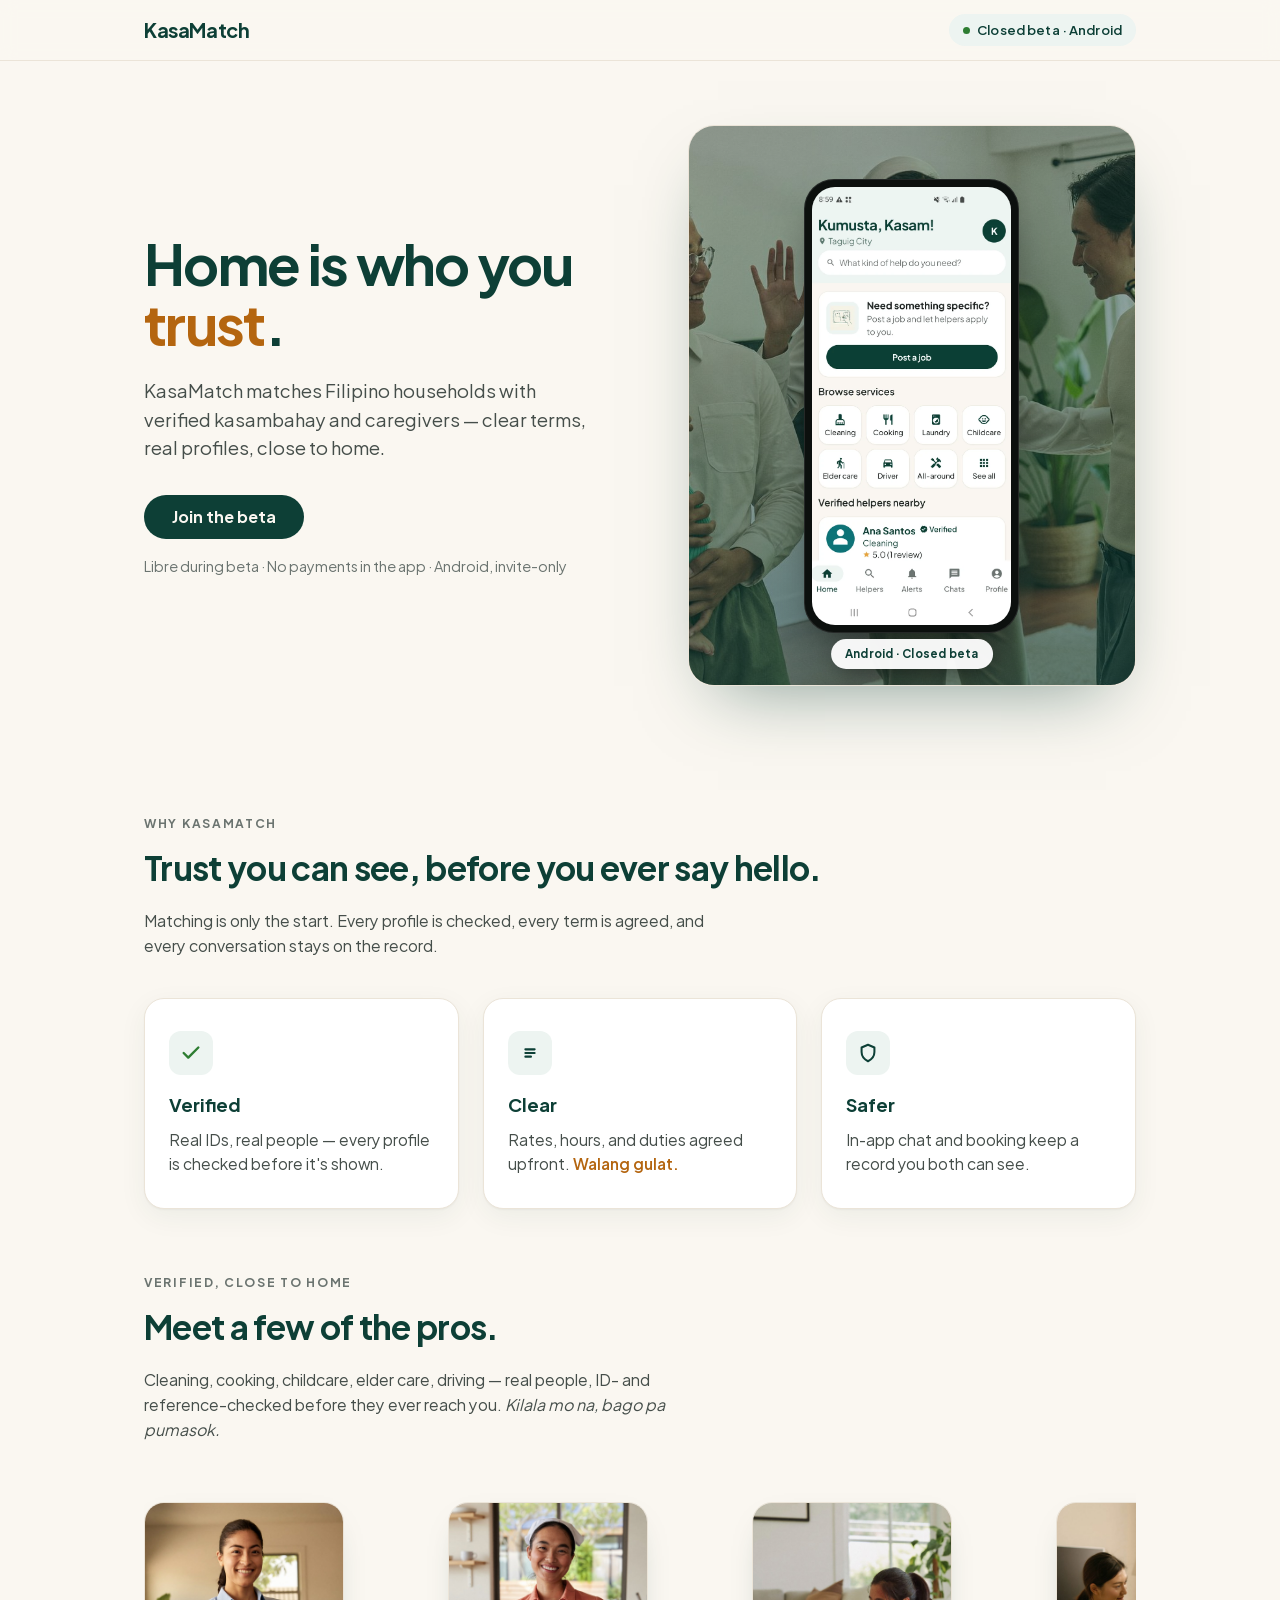
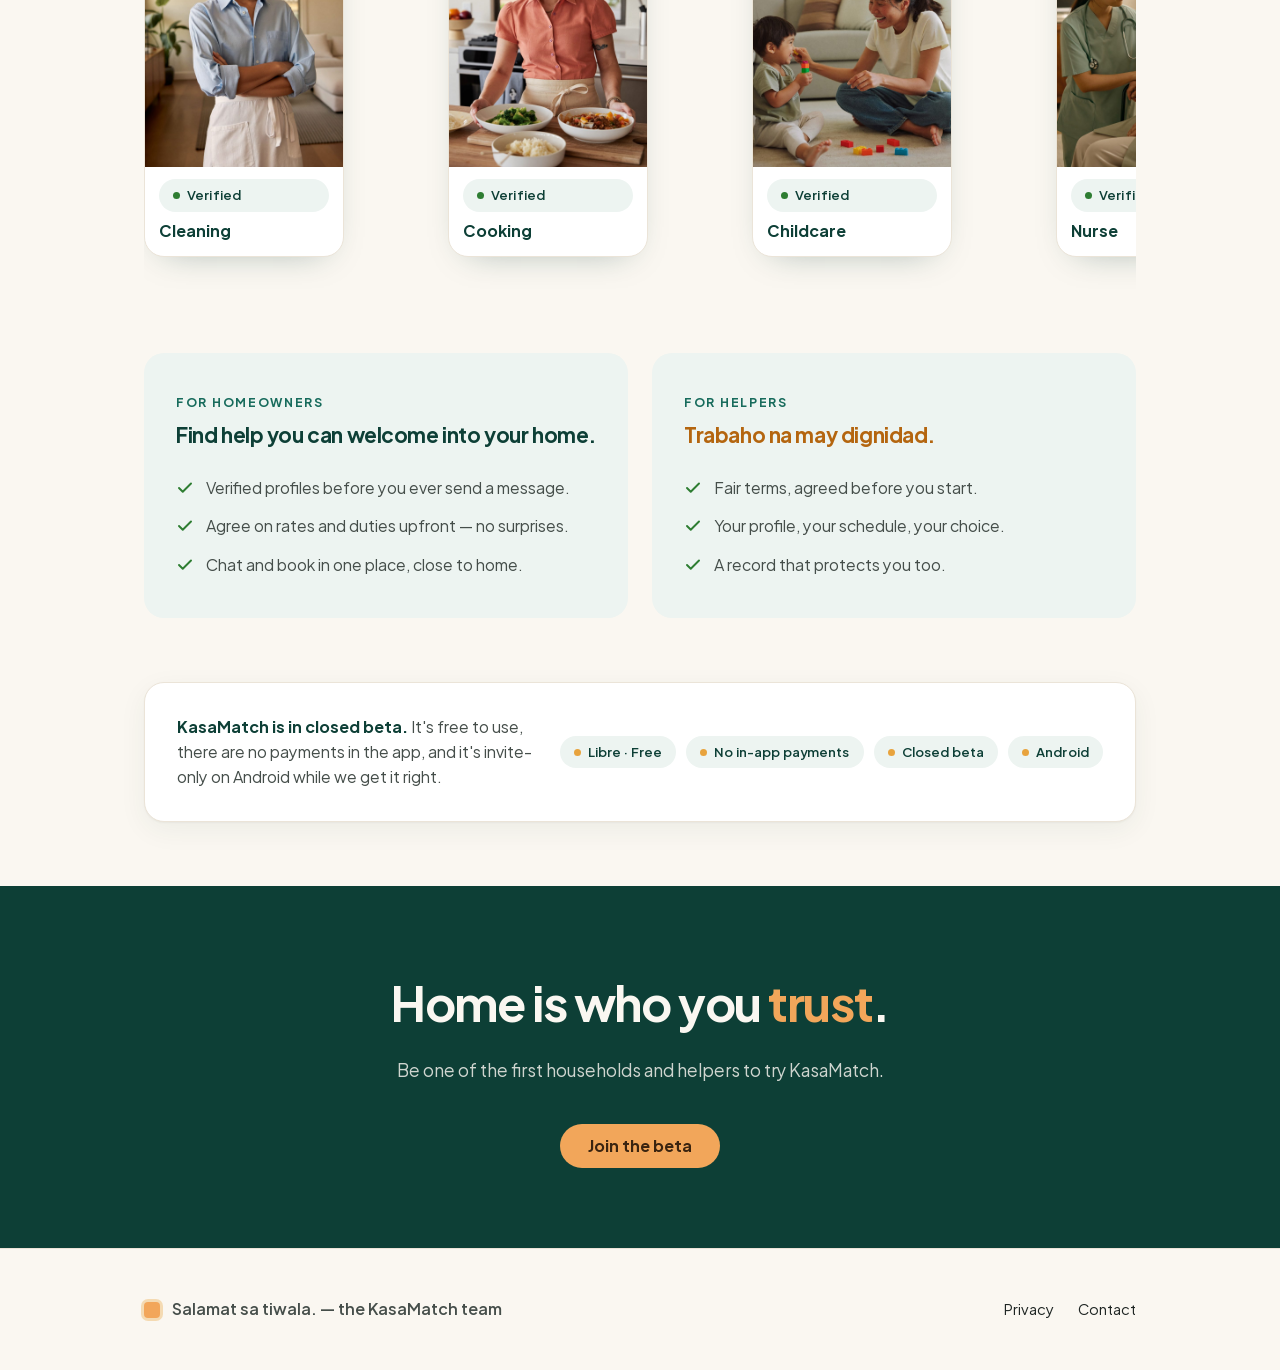
==== index.html @ 0f273385 "KasaMatch public web: landing page + privacy policy Co-Authored-By: Claude Opus 4.8 <noreply@anthrop" ====
<!doctype html>
<html lang="en">
<head>
<meta charset="utf-8">
<meta name="viewport" content="width=device-width, initial-scale=1">
<title>KasaMatch — Home is who you trust</title>
<meta name="description" content="KasaMatch — verified household helpers, close to home. Metro Manila closed beta.">
<style>*{box-sizing:border-box}html,body{margin:0}</style>
</head>
<body>
<style>
@font-face{font-family:'Jakarta';font-weight:400;font-style:normal;font-display:swap;src:url([data-uri]) format('truetype');}
@font-face{font-family:'Jakarta';font-weight:500;font-style:normal;font-display:swap;src:url([data-uri]) format('truetype');}
@font-face{font-family:'Jakarta';font-weight:600;font-style:normal;font-display:swap;src:url([data-uri]) format('truetype');}
@font-face{font-family:'Jakarta';font-weight:700;font-style:normal;font-display:swap;src:url([data-uri]) format('truetype');}

/* ============================================================
   KasaMatch — "Close to Home" beta landing
   OPT-IN LINK: every "Join the beta" href is the literal
   placeholder [OPT-IN LINK]. Replace it with the Google Play
   closed-beta opt-in URL before sharing this page.
   Amber budget: amber appears ONLY in the word "trust", the
   lit window SVG, the single pill in the teal band, and the
   footer mark — never as a background field.
   ============================================================ */

:root{
  /* Brand tokens — light (default) */
  --ground:#FAF7F1;
  --surface:#FFFFFF;
  --tint:#EDF4F1;
  --teal:#0D3F36;
  --teal-pressed:#176B5C;
  --band:#0D3F36;
  --heading:#0D3F36;   /* teal-as-text */
  --on-teal:#FAF7F1;   /* cream on teal */
  --text:#1E2523;
  --text-2:#454E4A;
  --muted:#6B7470;
  --border:#EBE4D8;
  --amber:#F2A65A;
  --launch-amber:#B4650F;
  --gold:#E8A33D;
  --verified:#2E7D32;
  --svg-line:#0D3F36;
  --card-shadow:0 1px 2px rgba(30,37,35,.04),0 8px 28px rgba(13,63,54,.06);

  /* 8pt spacing scale */
  --s1:8px; --s2:16px; --s3:24px; --s4:32px; --s5:40px;
  --s6:48px; --s7:64px; --s8:80px;
}

/* Dark tokens */
@media (prefers-color-scheme: dark){
  :root:not([data-theme="light"]){
    --ground:#0E1512;
    --surface:#16201C;
    --tint:#1A2621;
    --teal:#15594C;
    --teal-pressed:#1E7A69;
    --band:#123A32;
    --heading:#B7E3D7;
    --on-teal:#F3F0E9;
    --text:#E8ECEA;
    --text-2:#B9C2BE;
    --muted:#8A938F;
    --border:#29332F;
    --amber:#F2A65A;
    --launch-amber:#E7A24D;
    --gold:#E8A33D;
    --verified:#57BE6E;
    --svg-line:#8FD3C4;
    --card-shadow:0 1px 2px rgba(0,0,0,.3),0 10px 30px rgba(0,0,0,.35);
  }
}
:root[data-theme="dark"]{
  --ground:#0E1512;
  --surface:#16201C;
  --tint:#1A2621;
  --teal:#15594C;
  --teal-pressed:#1E7A69;
  --band:#123A32;
  --heading:#B7E3D7;
  --on-teal:#F3F0E9;
  --text:#E8ECEA;
  --text-2:#B9C2BE;
  --muted:#8A938F;
  --border:#29332F;
  --amber:#F2A65A;
  --launch-amber:#E7A24D;
  --gold:#E8A33D;
  --verified:#57BE6E;
  --svg-line:#8FD3C4;
  --card-shadow:0 1px 2px rgba(0,0,0,.3),0 10px 30px rgba(0,0,0,.35);
}

*{box-sizing:border-box}
.km{
  font-family:'Jakarta',system-ui,-apple-system,Segoe UI,Roboto,sans-serif;
  background:var(--ground);
  color:var(--text);
  line-height:1.55;
  -webkit-font-smoothing:antialiased;
  text-rendering:optimizeLegibility;
  overflow-x:hidden;
}
.km img,.km svg{max-width:100%}
.km a:not(.pill){color:inherit}
.wrap{max-width:1040px;margin:0 auto;padding:0 var(--s3)}

/* Focus visibility */
.km a:focus-visible,.km button:focus-visible{
  outline:3px solid var(--gold);
  outline-offset:3px;
  border-radius:999px;
}

/* Pills */
.pill{
  display:inline-flex;align-items:center;justify-content:center;gap:8px;
  border-radius:999px;font-weight:700;text-decoration:none;
  padding:14px 28px;font-size:1rem;line-height:1;
  transition:background-color .18s ease,transform .18s ease;
  cursor:pointer;border:0;
}
@media (prefers-reduced-motion:reduce){.pill{transition:none}}
.pill--primary{background:var(--teal);color:var(--on-teal)}
.pill--primary:hover{background:var(--teal-pressed)}
.pill--primary:active{transform:translateY(1px)}
.pill--amber{background:var(--amber);color:#3A2410}
.pill--amber:hover{background:var(--gold)}
.pill--amber:active{transform:translateY(1px)}

.chip{
  display:inline-flex;align-items:center;gap:7px;
  background:var(--tint);color:var(--heading);
  border-radius:999px;padding:6px 14px;
  font-size:.82rem;font-weight:600;letter-spacing:.01em;
}
.chip .dot{width:7px;height:7px;border-radius:50%;background:var(--verified)}

/* Header */
.hdr{
  position:sticky;top:0;z-index:10;
  background:color-mix(in srgb,var(--ground) 88%,transparent);
  backdrop-filter:saturate(1.2) blur(8px);
  border-bottom:1px solid var(--border);
}
.hdr .wrap{display:flex;align-items:center;justify-content:space-between;
  padding-top:14px;padding-bottom:14px}
.mark{font-weight:800;font-size:1.24rem;letter-spacing:-.02em;color:var(--heading)}

/* Hero */
.hero .wrap{
  display:grid;grid-template-columns:1.05fr .95fr;gap:var(--s6);
  align-items:center;padding-top:var(--s7);padding-bottom:var(--s7);
}
.hero h1{
  font-size:clamp(2.4rem,5.2vw,3.5rem);line-height:1.06;
  font-weight:800;letter-spacing:-.03em;color:var(--heading);
  margin:0 0 var(--s3);
}
.hero h1 .trust{color:var(--launch-amber)}
.lede{font-size:1.15rem;color:var(--text-2);margin:0 0 var(--s4);max-width:34ch}
.microline{margin:var(--s2) 0 0;font-size:.9rem;color:var(--muted)}
.hero-art{display:flex;justify-content:center}
.hero-art svg{width:100%;max-width:440px;height:auto}
.stage{position:relative;width:100%;max-width:460px;aspect-ratio:4/5;border-radius:26px;overflow:hidden;display:flex;align-items:center;justify-content:center;box-shadow:0 30px 70px -30px rgba(13,63,54,.5);border:1px solid var(--border)}
.stage-bg{position:absolute;inset:0;width:100%;height:100%;object-fit:cover}
.stage-tint{position:absolute;inset:0;background:linear-gradient(160deg,rgba(13,63,54,.30),rgba(13,63,54,.60))}
.phone{position:relative;z-index:2;width:min(60%,215px);aspect-ratio:1080/2280;background:#0c100e;border-radius:30px;padding:7px;box-shadow:0 24px 46px -14px rgba(0,0,0,.55);border:1px solid rgba(255,255,255,.10);animation:phfloat 6s ease-in-out infinite}
.phone-screen{width:100%;height:100%;object-fit:cover;border-radius:23px;display:block;background:#fff}
.store-badge{position:absolute;bottom:16px;left:50%;transform:translateX(-50%);z-index:3;font-size:.72rem;font-weight:700;letter-spacing:.02em;color:#0D3F36;background:rgba(255,255,255,.95);border-radius:99px;padding:6px 14px;white-space:nowrap;box-shadow:0 8px 20px -6px rgba(0,0,0,.45)}
@keyframes phfloat{0%,100%{transform:translateY(0)}50%{transform:translateY(-9px)}}
@media (prefers-reduced-motion:reduce){.phone{animation:none}}

/* Section framing */
.section{padding:var(--s7) 0}
.section h2{
  font-size:clamp(1.6rem,3.4vw,2.1rem);font-weight:800;letter-spacing:-.02em;
  color:var(--heading);margin:0 0 var(--s2);
}
.section .kicker{
  text-transform:uppercase;letter-spacing:.14em;font-size:.76rem;
  font-weight:700;color:var(--muted);margin:0 0 var(--s1);
}
.section .intro{color:var(--text-2);max-width:52ch;margin:0 0 var(--s5)}

/* Trust pillars */
.pillars{display:grid;grid-template-columns:repeat(3,1fr);gap:var(--s3)}
.card{
  background:var(--surface);border:1px solid var(--border);
  border-radius:20px;padding:var(--s4) var(--s3);box-shadow:var(--card-shadow);
}
.card .ico{
  width:44px;height:44px;border-radius:12px;display:flex;
  align-items:center;justify-content:center;margin-bottom:var(--s2);
  background:var(--tint);
}
.card h3{margin:0 0 8px;font-size:1.14rem;font-weight:700;color:var(--heading)}
.card p{margin:0;color:var(--text-2);font-size:.98rem}
.card .tl{color:var(--launch-amber);font-weight:600;font-style:normal}

/* Audience split */
.split{display:grid;grid-template-columns:1fr 1fr;gap:var(--s3)}
.panel{
  background:var(--tint);border-radius:20px;padding:var(--s5) var(--s4);
}
.panel .kicker{color:var(--teal-pressed)}
.panel h3{font-size:1.3rem;font-weight:800;color:var(--heading);margin:0 0 var(--s3);letter-spacing:-.02em}
.panel .tl{color:var(--launch-amber)}
.benefits{list-style:none;margin:0;padding:0;display:grid;gap:14px}
.benefits li{display:flex;gap:12px;align-items:flex-start;color:var(--text-2);font-size:1rem}
.benefits li .tick{flex:0 0 auto;margin-top:3px;color:var(--verified)}

/* Beta-note strip */
.betastrip{
  background:var(--surface);border:1px solid var(--border);
  border-radius:20px;padding:var(--s4);
  display:flex;flex-wrap:wrap;align-items:center;gap:var(--s3);
  box-shadow:var(--card-shadow);
}
.betastrip p{margin:0;color:var(--text-2);flex:1 1 320px;font-size:1rem}
.betastrip p strong{color:var(--heading)}
.chips{display:flex;flex-wrap:wrap;gap:10px}
.chips .chip{background:var(--tint)}
.chips .chip .dot{background:var(--gold)}

/* Final CTA band */
.ctaband{background:var(--band);color:var(--on-teal)}
.ctaband .wrap{padding:var(--s8) var(--s3);text-align:center}
.ctaband h2{
  color:var(--on-teal);font-size:clamp(2rem,4.6vw,3rem);
  font-weight:800;letter-spacing:-.03em;margin:0 0 var(--s2);
}
.ctaband h2 .trust{color:var(--amber)}
.ctaband p{color:color-mix(in srgb,var(--on-teal) 82%,transparent);
  margin:0 auto var(--s5);max-width:40ch;font-size:1.1rem}

/* Footer */
.foot{background:var(--ground);border-top:1px solid var(--border)}
.foot .wrap{padding:var(--s6) var(--s3);display:flex;flex-wrap:wrap;
  align-items:center;justify-content:space-between;gap:var(--s3)}
.signoff{display:flex;align-items:center;gap:12px;color:var(--text-2);font-weight:600}
.winmark{width:16px;height:16px;border-radius:4px;background:var(--amber);
  box-shadow:0 0 0 3px color-mix(in srgb,var(--gold) 35%,transparent)}
.foot nav{display:flex;gap:var(--s3)}
.foot nav a{color:var(--muted);text-decoration:none;font-size:.92rem}
.foot nav a:hover{color:var(--heading)}

/* Lit-window glow animation (gentle) */
@keyframes kmglow{0%,100%{opacity:.55}50%{opacity:.9}}
.km .glowfx{animation:kmglow 5s ease-in-out infinite}
@media (prefers-reduced-motion:reduce){.km .glowfx{animation:none;opacity:.7}}

/* Responsive */
@media (max-width:860px){
  .pillars{grid-template-columns:1fr}
}
@media (max-width:720px){
  .hero .wrap{grid-template-columns:1fr;gap:var(--s5);padding-top:var(--s6);padding-bottom:var(--s5);text-align:left}
  .hero-art{order:-1}
  .hero-art svg{max-width:320px}
  .stage{max-width:300px}
  .split{grid-template-columns:1fr}
  .lede{max-width:none}
  .pill{width:100%}
  .section{padding:var(--s6) 0}
}
.roles{display:flex;gap:var(--s3);overflow-x:auto;padding:4px 2px var(--s2);scroll-snap-type:x mandatory;-webkit-overflow-scrolling:touch}
.role{flex:0 0 200px;scroll-snap-align:start;background:var(--surface);border:1px solid var(--border);border-radius:20px;overflow:hidden;box-shadow:0 12px 34px -20px rgba(13,63,54,.4)}
.role img{display:block;width:100%;aspect-ratio:3/4;object-fit:cover}
.role figcaption{padding:12px 14px;display:flex;flex-direction:column;gap:7px}
.role figcaption b{color:var(--heading);font-size:1rem;font-weight:700}
</style>

<title>KasaMatch — Home is who you trust</title>

<!-- OPT-IN LINK: replace the two "Join the beta" [OPT-IN LINK] hrefs below with the Google Play closed-beta opt-in URL before sharing. -->

<div class="km">

  <!-- (1) Header -->
  <header class="hdr">
    <div class="wrap">
      <span class="mark">KasaMatch</span>
      <span class="chip"><span class="dot"></span>Closed beta · Android</span>
    </div>
  </header>

  <!-- (2) Hero -->
  <section class="hero">
    <div class="wrap">
      <div class="hero-copy">
        <h1>Home is who you <span class="trust">trust</span>.</h1>
        <p class="lede">KasaMatch matches Filipino households with verified kasambahay and caregivers — clear terms, real profiles, close to home.</p>
        <a class="pill pill--primary" href="[OPT-IN LINK]">Join the beta</a>
        <p class="microline">Libre during beta · No payments in the app · Android, invite-only</p>
      </div>

      <div class="hero-art">
        <!-- The lit window: single teal-stroke home, one warm amber window -->
        <div class="stage">
          <img class="stage-bg" src="[data-uri]" alt="" aria-hidden="true" />
          <div class="stage-tint" aria-hidden="true"></div>
          <div class="phone">
            <img class="phone-screen" src="[data-uri]" alt="The KasaMatch app home screen: search for help and browse verified helpers nearby" />
          </div>
          <span class="store-badge">Android · Closed beta</span>
        </div>
      </div>
    </div>
  </section>

  <!-- (3) Trust pillars -->
  <section class="section">
    <div class="wrap">
      <p class="kicker">Why KasaMatch</p>
      <h2>Trust you can see, before you ever say hello.</h2>
      <p class="intro">Matching is only the start. Every profile is checked, every term is agreed, and every conversation stays on the record.</p>
      <div class="pillars">
        <div class="card">
          <div class="ico" aria-hidden="true">
            <svg width="22" height="22" viewBox="0 0 24 24" fill="none"><path d="M20 6L9 17l-5-5" stroke="var(--verified)" stroke-width="2.6" stroke-linecap="round" stroke-linejoin="round"/></svg>
          </div>
          <h3>Verified</h3>
          <p>Real IDs, real people — every profile is checked before it's shown.</p>
        </div>
        <div class="card">
          <div class="ico" aria-hidden="true">
            <svg width="22" height="22" viewBox="0 0 24 24" fill="none"><path d="M7 8h10M7 12h10M7 16h6" stroke="var(--heading)" stroke-width="2.4" stroke-linecap="round"/></svg>
          </div>
          <h3>Clear</h3>
          <p>Rates, hours, and duties agreed upfront. <span class="tl">Walang gulat.</span></p>
        </div>
        <div class="card">
          <div class="ico" aria-hidden="true">
            <svg width="22" height="22" viewBox="0 0 24 24" fill="none"><path d="M12 3l7 3v5c0 4.4-3 8-7 10-4-2-7-5.6-7-10V6l7-3z" stroke="var(--heading)" stroke-width="2.2" stroke-linejoin="round"/></svg>
          </div>
          <h3>Safer</h3>
          <p>In-app chat and booking keep a record you both can see.</p>
        </div>
      </div>
    </div>
  </section>

  <!-- (4) Two-audience split -->
  <!-- Verified helpers gallery -->
  <section class="section" style="padding-top:0">
    <div class="wrap">
      <p class="kicker">Verified, close to home</p>
      <h2>Meet a few of the pros.</h2>
      <p class="intro">Cleaning, cooking, childcare, elder care, driving — real people, ID- and reference-checked before they ever reach you. <em>Kilala mo na, bago pa pumasok.</em></p>
      <div class="roles">
        <figure class="role">
          <img src="[data-uri]" alt="A verified KasaMatch cleaning helper" loading="lazy" />
          <figcaption><span class="chip"><span class="dot"></span>Verified</span><b>Cleaning</b></figcaption>
        </figure>
        <figure class="role">
          <img src="[data-uri]" alt="A verified KasaMatch cooking helper" loading="lazy" />
          <figcaption><span class="chip"><span class="dot"></span>Verified</span><b>Cooking</b></figcaption>
        </figure>
        <figure class="role">
          <img src="[data-uri]" alt="A verified KasaMatch childcare helper" loading="lazy" />
          <figcaption><span class="chip"><span class="dot"></span>Verified</span><b>Childcare</b></figcaption>
        </figure>
        <figure class="role">
          <img src="[data-uri]" alt="A verified KasaMatch nurse helper" loading="lazy" />
          <figcaption><span class="chip"><span class="dot"></span>Verified</span><b>Nurse</b></figcaption>
        </figure>
        <figure class="role">
          <img src="[data-uri]" alt="A verified KasaMatch driver helper" loading="lazy" />
          <figcaption><span class="chip"><span class="dot"></span>Verified</span><b>Driver</b></figcaption>
        </figure>
      </div>
    </div>
  </section>

  <section class="section" style="padding-top:0">
    <div class="wrap">
      <div class="split">
        <div class="panel">
          <p class="kicker">For homeowners</p>
          <h3>Find help you can welcome into your home.</h3>
          <ul class="benefits">
            <li><svg class="tick" width="18" height="18" viewBox="0 0 24 24" fill="none" aria-hidden="true"><path d="M20 6L9 17l-5-5" stroke="currentColor" stroke-width="2.6" stroke-linecap="round" stroke-linejoin="round"/></svg>Verified profiles before you ever send a message.</li>
            <li><svg class="tick" width="18" height="18" viewBox="0 0 24 24" fill="none" aria-hidden="true"><path d="M20 6L9 17l-5-5" stroke="currentColor" stroke-width="2.6" stroke-linecap="round" stroke-linejoin="round"/></svg>Agree on rates and duties upfront — no surprises.</li>
            <li><svg class="tick" width="18" height="18" viewBox="0 0 24 24" fill="none" aria-hidden="true"><path d="M20 6L9 17l-5-5" stroke="currentColor" stroke-width="2.6" stroke-linecap="round" stroke-linejoin="round"/></svg>Chat and book in one place, close to home.</li>
          </ul>
        </div>
        <div class="panel">
          <p class="kicker">For helpers</p>
          <h3><span class="tl">Trabaho na may dignidad.</span></h3>
          <ul class="benefits">
            <li><svg class="tick" width="18" height="18" viewBox="0 0 24 24" fill="none" aria-hidden="true"><path d="M20 6L9 17l-5-5" stroke="currentColor" stroke-width="2.6" stroke-linecap="round" stroke-linejoin="round"/></svg>Fair terms, agreed before you start.</li>
            <li><svg class="tick" width="18" height="18" viewBox="0 0 24 24" fill="none" aria-hidden="true"><path d="M20 6L9 17l-5-5" stroke="currentColor" stroke-width="2.6" stroke-linecap="round" stroke-linejoin="round"/></svg>Your profile, your schedule, your choice.</li>
            <li><svg class="tick" width="18" height="18" viewBox="0 0 24 24" fill="none" aria-hidden="true"><path d="M20 6L9 17l-5-5" stroke="currentColor" stroke-width="2.6" stroke-linecap="round" stroke-linejoin="round"/></svg>A record that protects you too.</li>
          </ul>
        </div>
      </div>
    </div>
  </section>

  <!-- (5) Beta-note strip -->
  <section class="section" style="padding-top:0">
    <div class="wrap">
      <div class="betastrip">
        <p><strong>KasaMatch is in closed beta.</strong> It's free to use, there are no payments in the app, and it's invite-only on Android while we get it right.</p>
        <div class="chips">
          <span class="chip"><span class="dot"></span>Libre · Free</span>
          <span class="chip"><span class="dot"></span>No in-app payments</span>
          <span class="chip"><span class="dot"></span>Closed beta</span>
          <span class="chip"><span class="dot"></span>Android</span>
        </div>
      </div>
    </div>
  </section>

  <!-- (6) Final CTA band -->
  <section class="ctaband">
    <div class="wrap">
      <h2>Home is who you <span class="trust">trust</span>.</h2>
      <p>Be one of the first households and helpers to try KasaMatch.</p>
      <a class="pill pill--amber" href="[OPT-IN LINK]">Join the beta</a>
    </div>
  </section>

  <!-- (7) Footer -->
  <footer class="foot">
    <div class="wrap">
      <span class="signoff"><span class="winmark" aria-hidden="true"></span>Salamat sa tiwala. — the KasaMatch team</span>
      <nav>
        <a href="https://bodietron.github.io/kasamatch-web/privacy/">Privacy</a>
        <a href="mailto:benlopcon@gmail.com">Contact</a>
      </nav>
    </div>
  </footer>

</div>

</body>
</html>
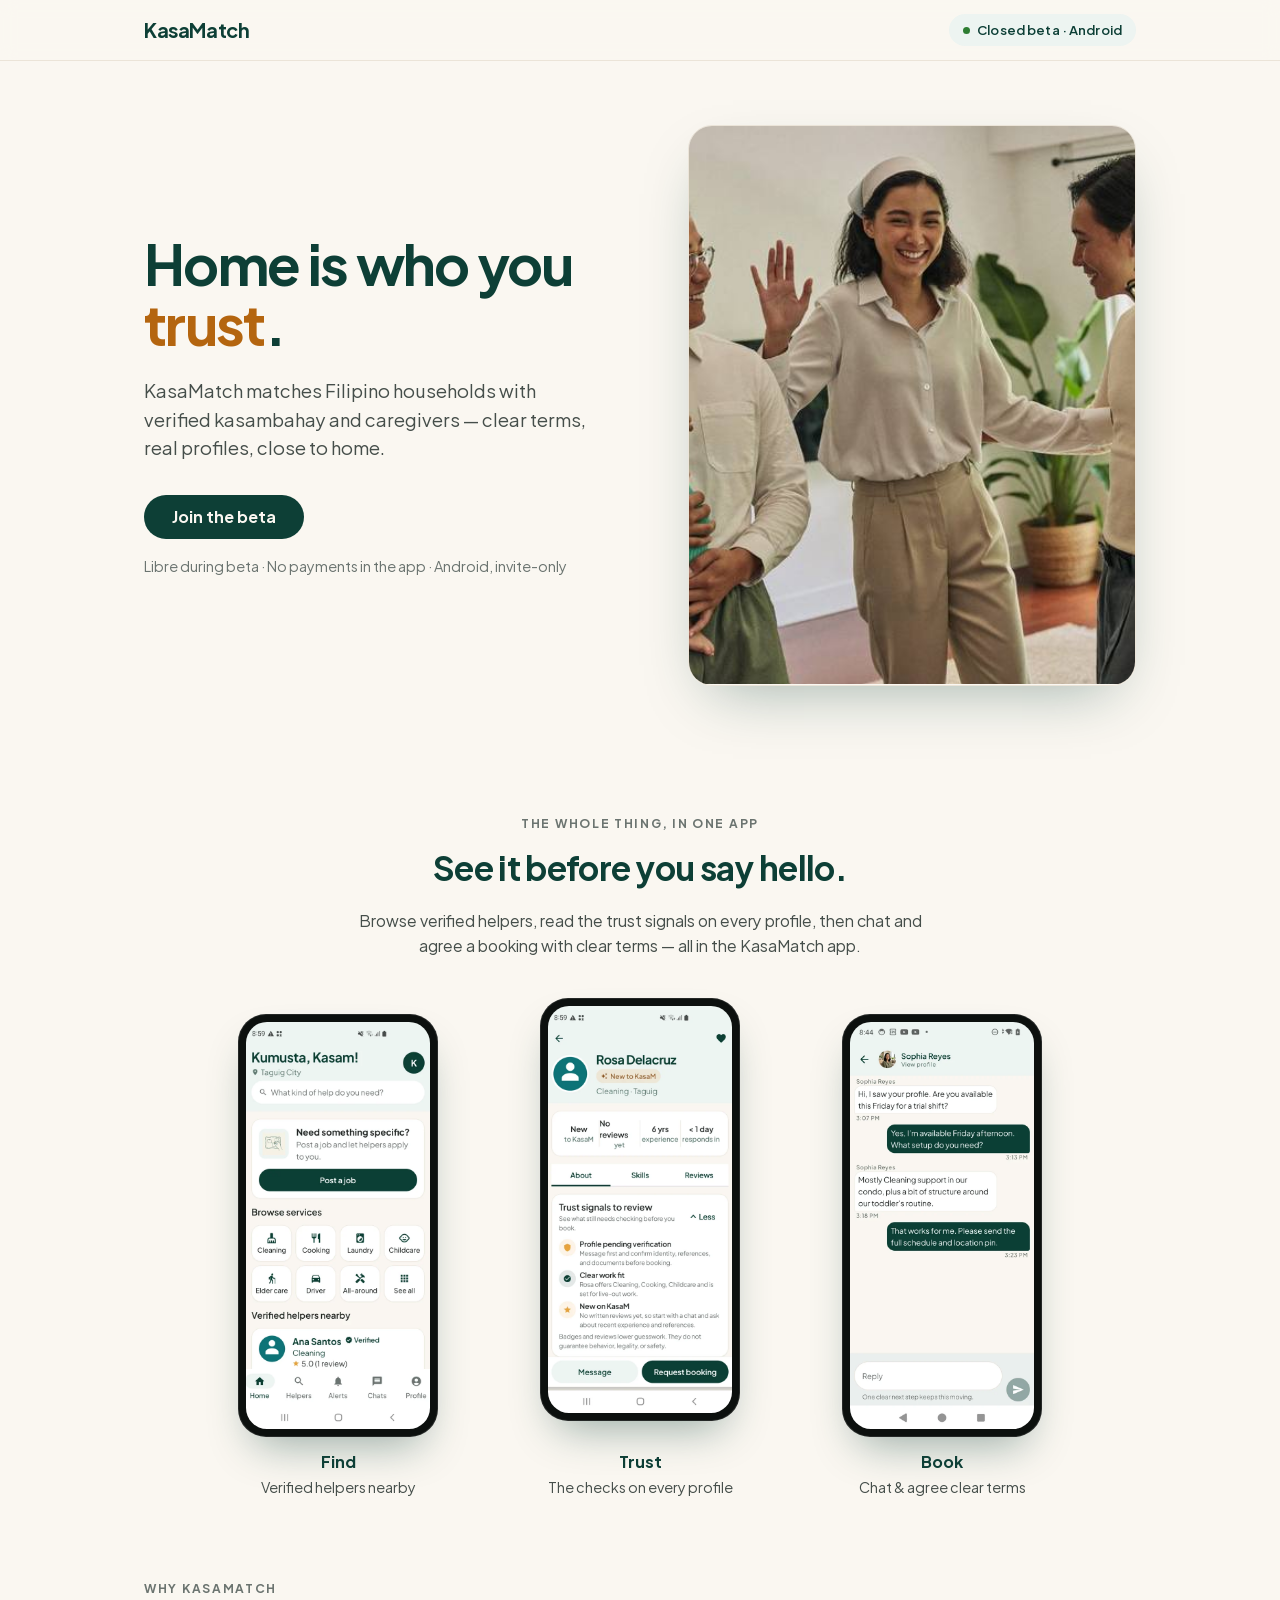
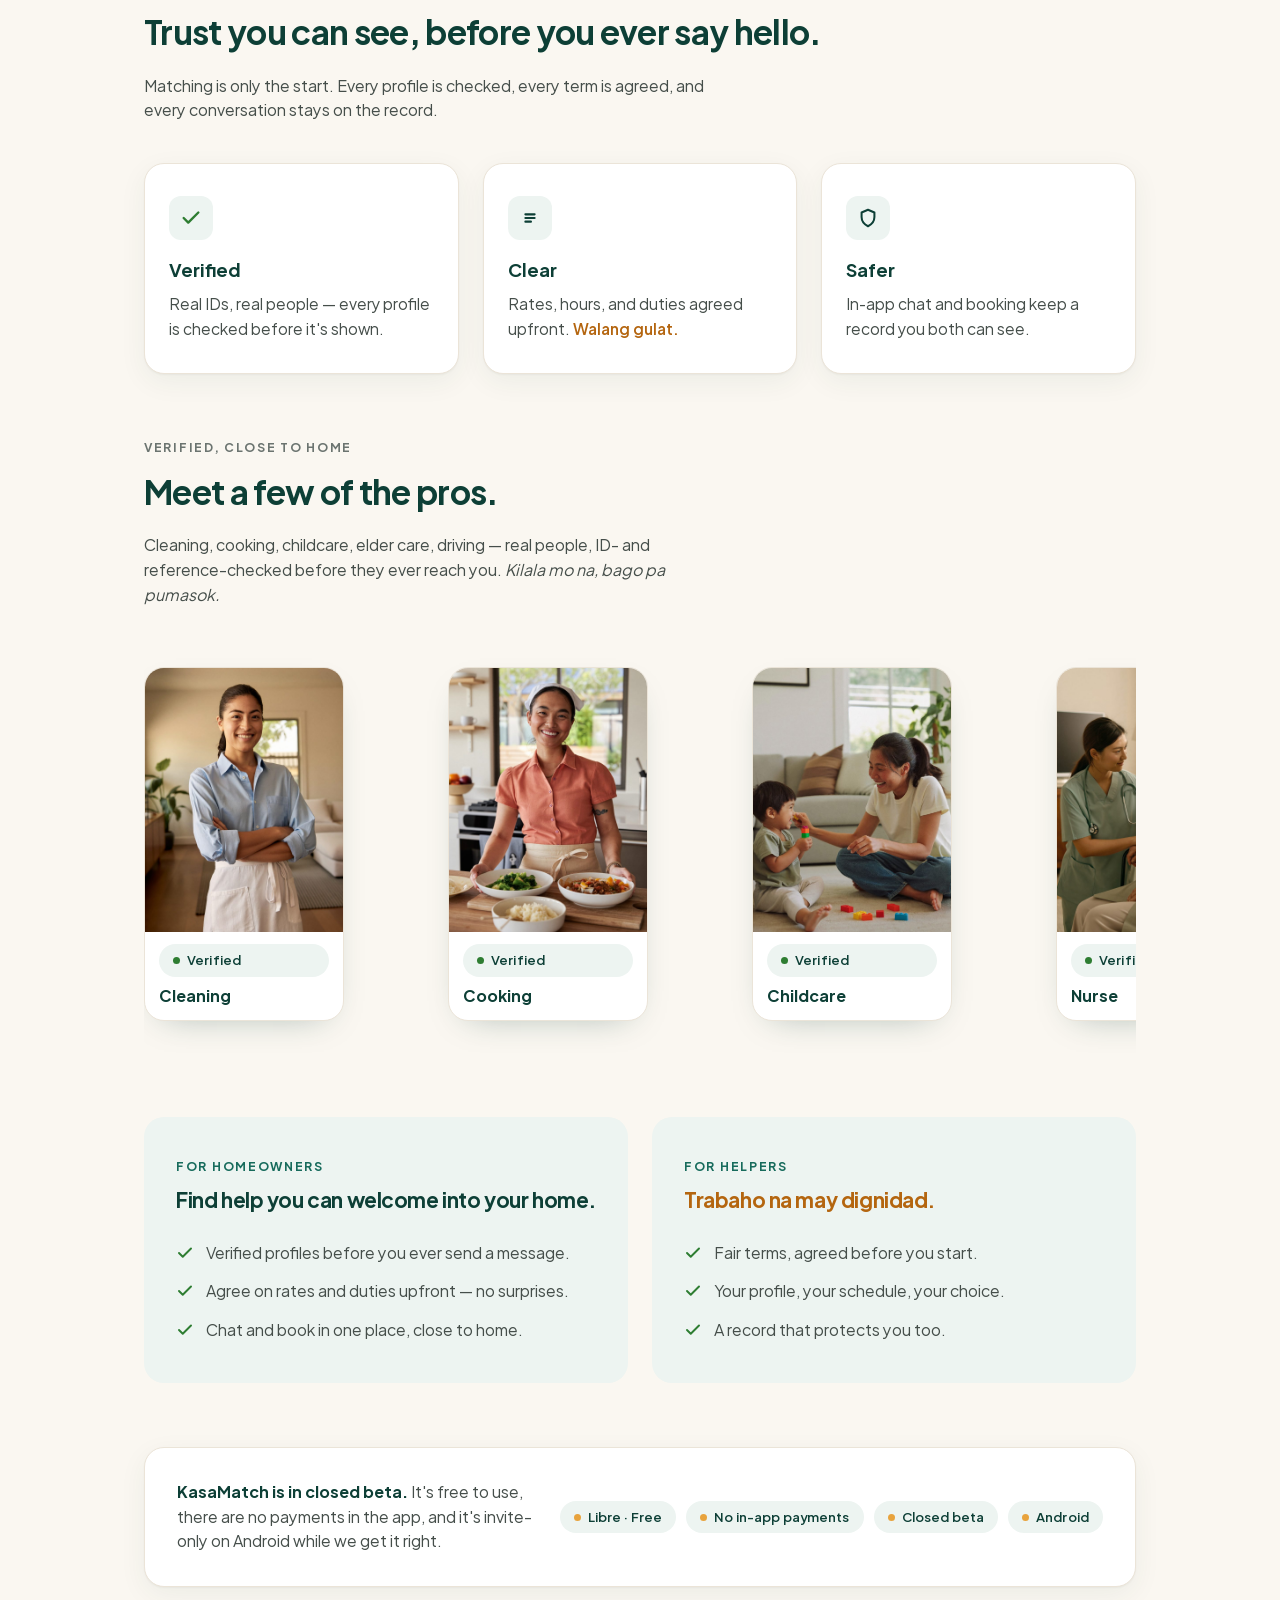
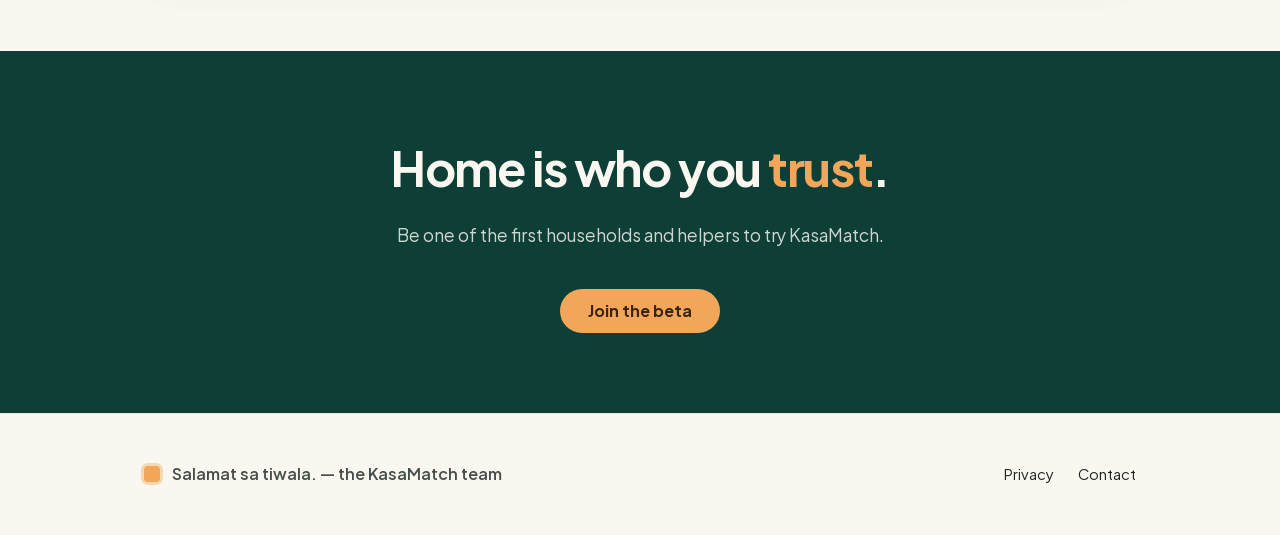
==== commit 3ab24b59: "Landing: restore video hero, add app-showcase phone section Co-Authored-By: Claude Opus 4.8 <noreply" ====
--- a/index.html
+++ b/index.html
@@ -165,14 +165,15 @@
 .microline{margin:var(--s2) 0 0;font-size:.9rem;color:var(--muted)}
 .hero-art{display:flex;justify-content:center}
 .hero-art svg{width:100%;max-width:440px;height:auto}
-.stage{position:relative;width:100%;max-width:460px;aspect-ratio:4/5;border-radius:26px;overflow:hidden;display:flex;align-items:center;justify-content:center;box-shadow:0 30px 70px -30px rgba(13,63,54,.5);border:1px solid var(--border)}
-.stage-bg{position:absolute;inset:0;width:100%;height:100%;object-fit:cover}
-.stage-tint{position:absolute;inset:0;background:linear-gradient(160deg,rgba(13,63,54,.30),rgba(13,63,54,.60))}
-.phone{position:relative;z-index:2;width:min(60%,215px);aspect-ratio:1080/2280;background:#0c100e;border-radius:30px;padding:7px;box-shadow:0 24px 46px -14px rgba(0,0,0,.55);border:1px solid rgba(255,255,255,.10);animation:phfloat 6s ease-in-out infinite}
-.phone-screen{width:100%;height:100%;object-fit:cover;border-radius:23px;display:block;background:#fff}
-.store-badge{position:absolute;bottom:16px;left:50%;transform:translateX(-50%);z-index:3;font-size:.72rem;font-weight:700;letter-spacing:.02em;color:#0D3F36;background:rgba(255,255,255,.95);border-radius:99px;padding:6px 14px;white-space:nowrap;box-shadow:0 8px 20px -6px rgba(0,0,0,.45)}
-@keyframes phfloat{0%,100%{transform:translateY(0)}50%{transform:translateY(-9px)}}
-@media (prefers-reduced-motion:reduce){.phone{animation:none}}
+.hero-photo{width:100%;max-width:500px;aspect-ratio:4/5;object-fit:cover;border-radius:24px;box-shadow:0 24px 60px -24px rgba(13,63,54,.4);border:1px solid var(--border)}
+.devs{display:flex;gap:22px;justify-content:center;align-items:flex-end;flex-wrap:wrap;margin-top:26px}
+.dev{flex:0 0 auto;width:200px;max-width:44vw;text-align:center}
+.dev .frame{width:100%;aspect-ratio:1080/2280;background:#0c100e;border-radius:28px;padding:7px;box-shadow:0 22px 44px -16px rgba(13,63,54,.42);border:1px solid rgba(255,255,255,.10)}
+.dev .frame img{width:100%;height:100%;object-fit:cover;border-radius:21px;display:block;background:#fff}
+.dev figcaption{margin-top:13px;font-size:.9rem;color:var(--text-2)}
+.dev figcaption b{display:block;color:var(--heading);font-size:1rem;font-weight:700;margin-bottom:2px}
+.dev.mid .frame{transform:translateY(-16px)}
+@media(max-width:560px){.dev.mid .frame{transform:none}}
 
 /* Section framing */
 .section{padding:var(--s7) 0}
@@ -299,15 +300,21 @@
       </div>
 
       <div class="hero-art">
-        <!-- The lit window: single teal-stroke home, one warm amber window -->
-        <div class="stage">
-          <img class="stage-bg" src="[data-uri]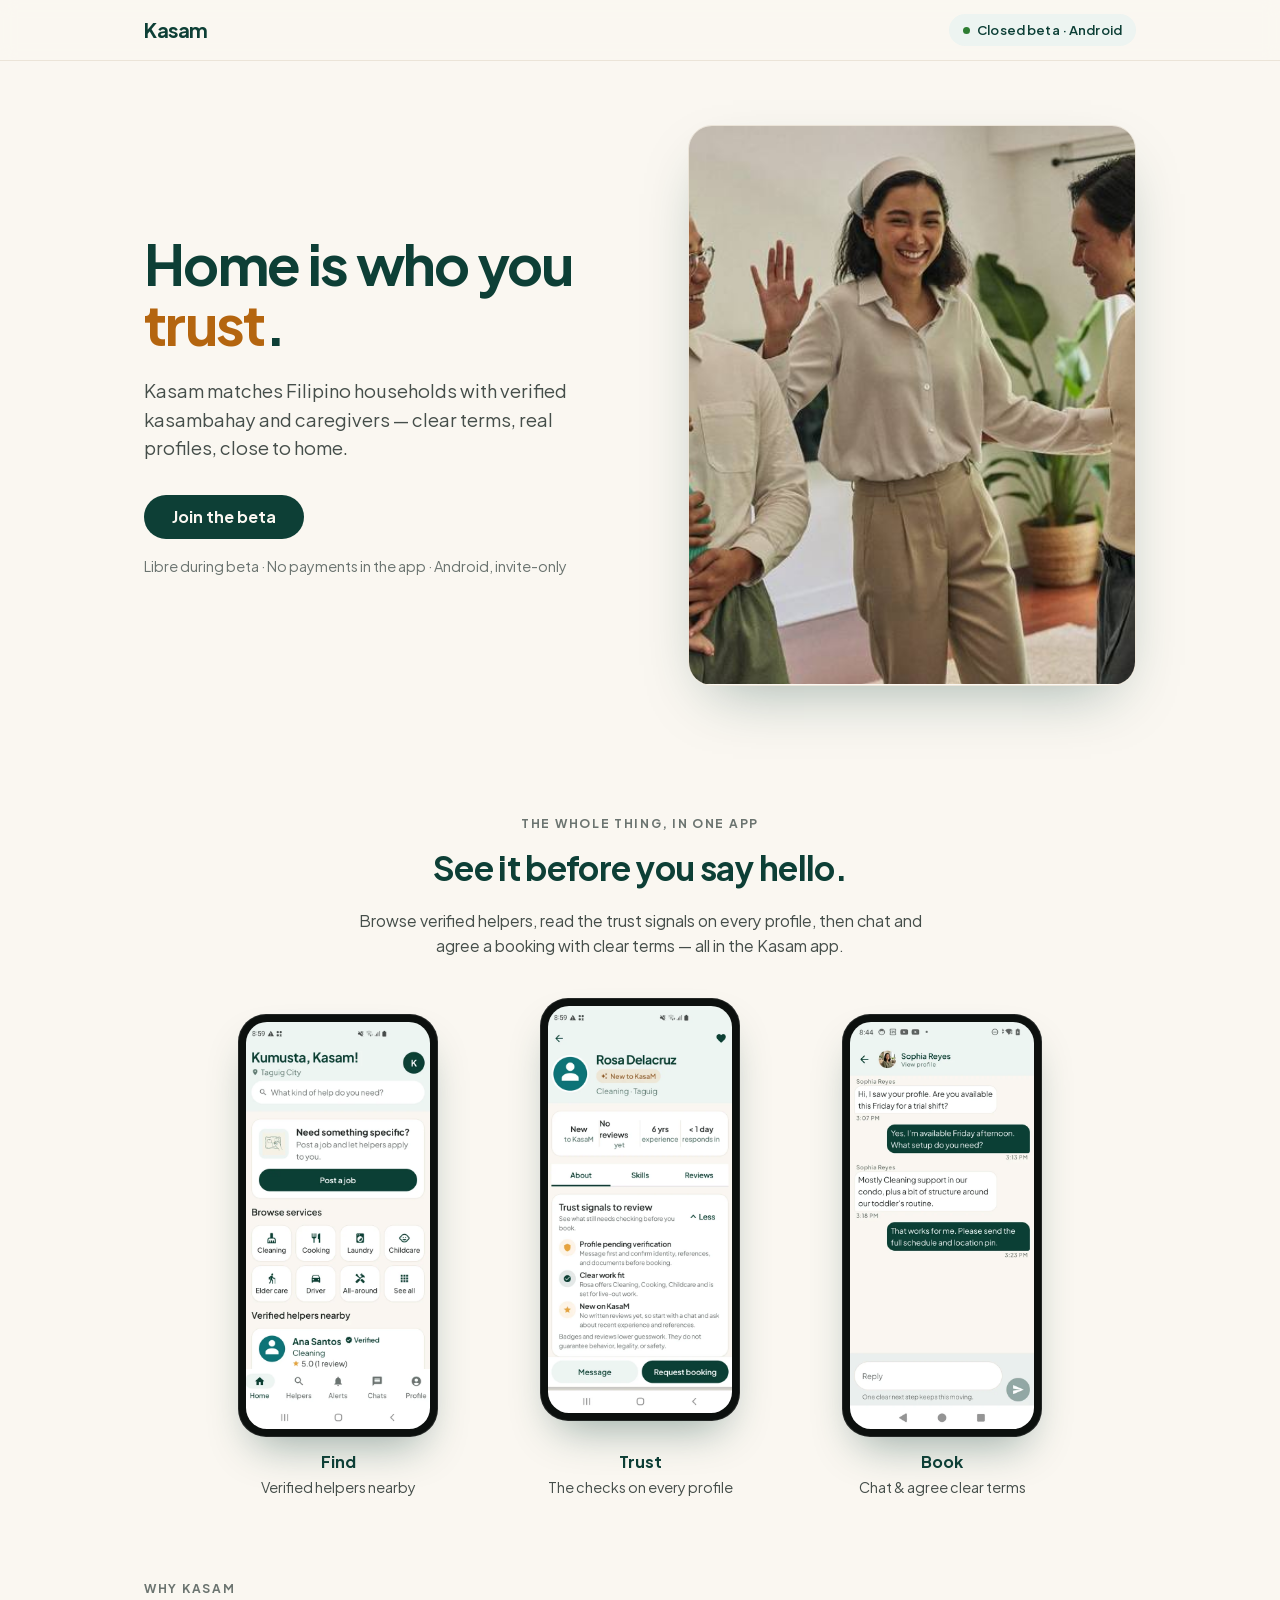
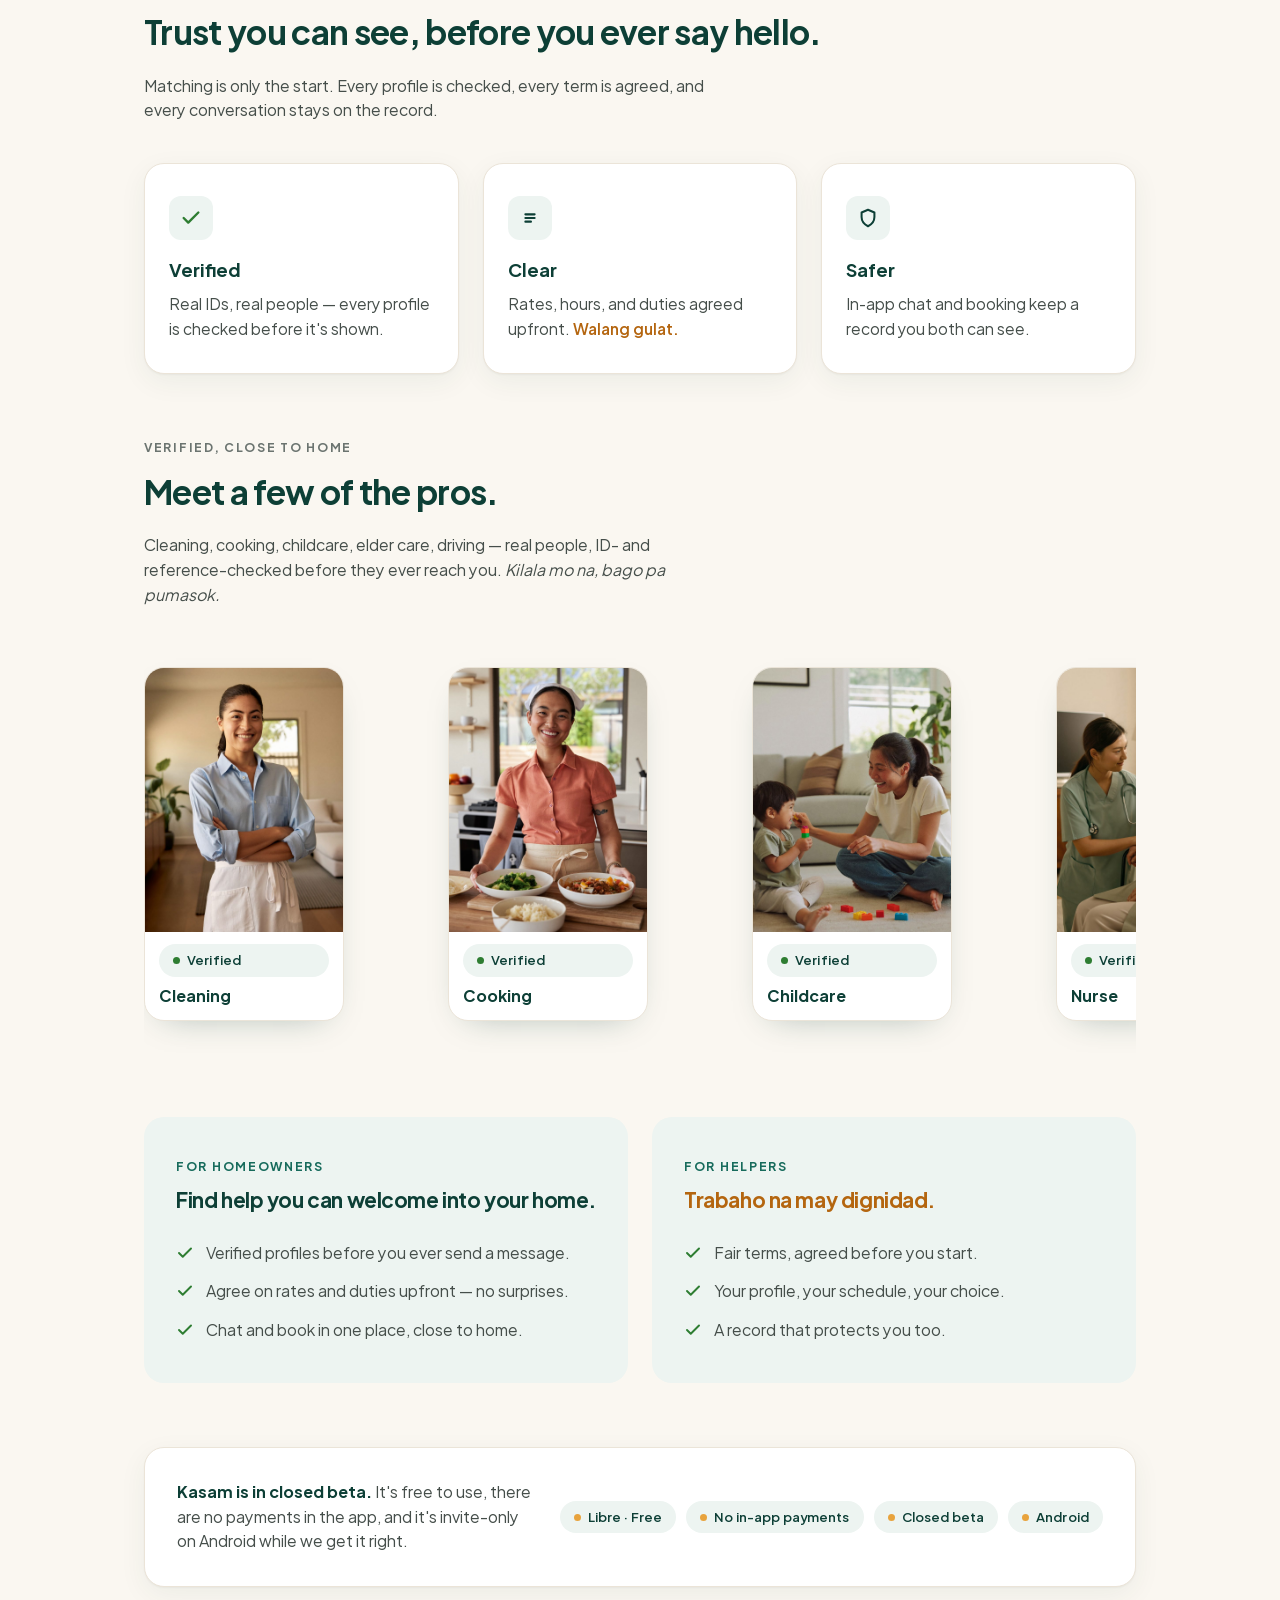
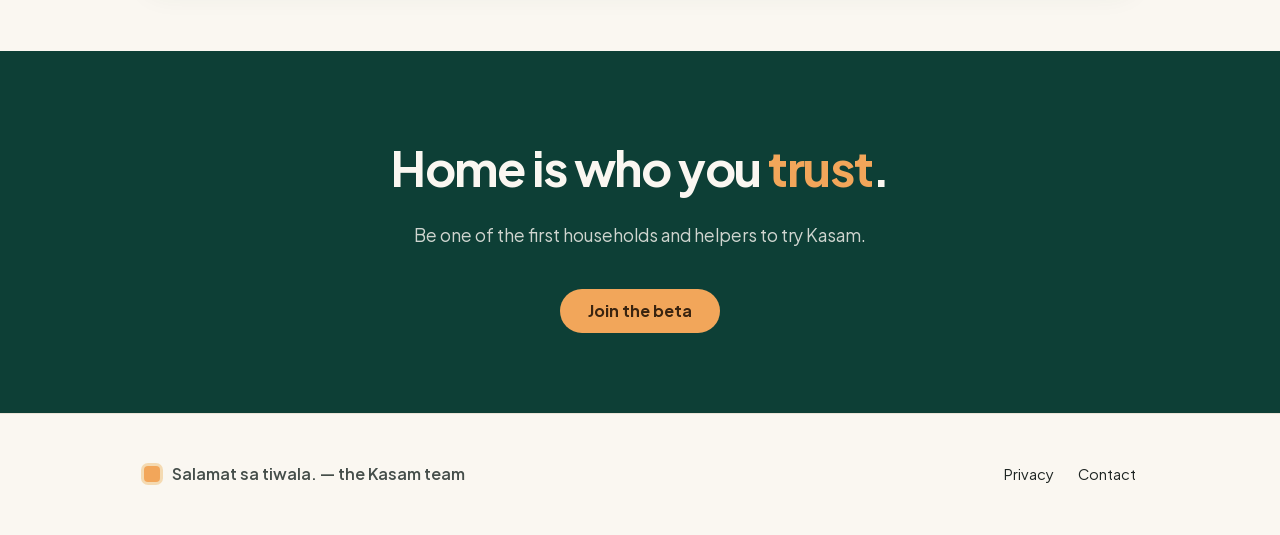
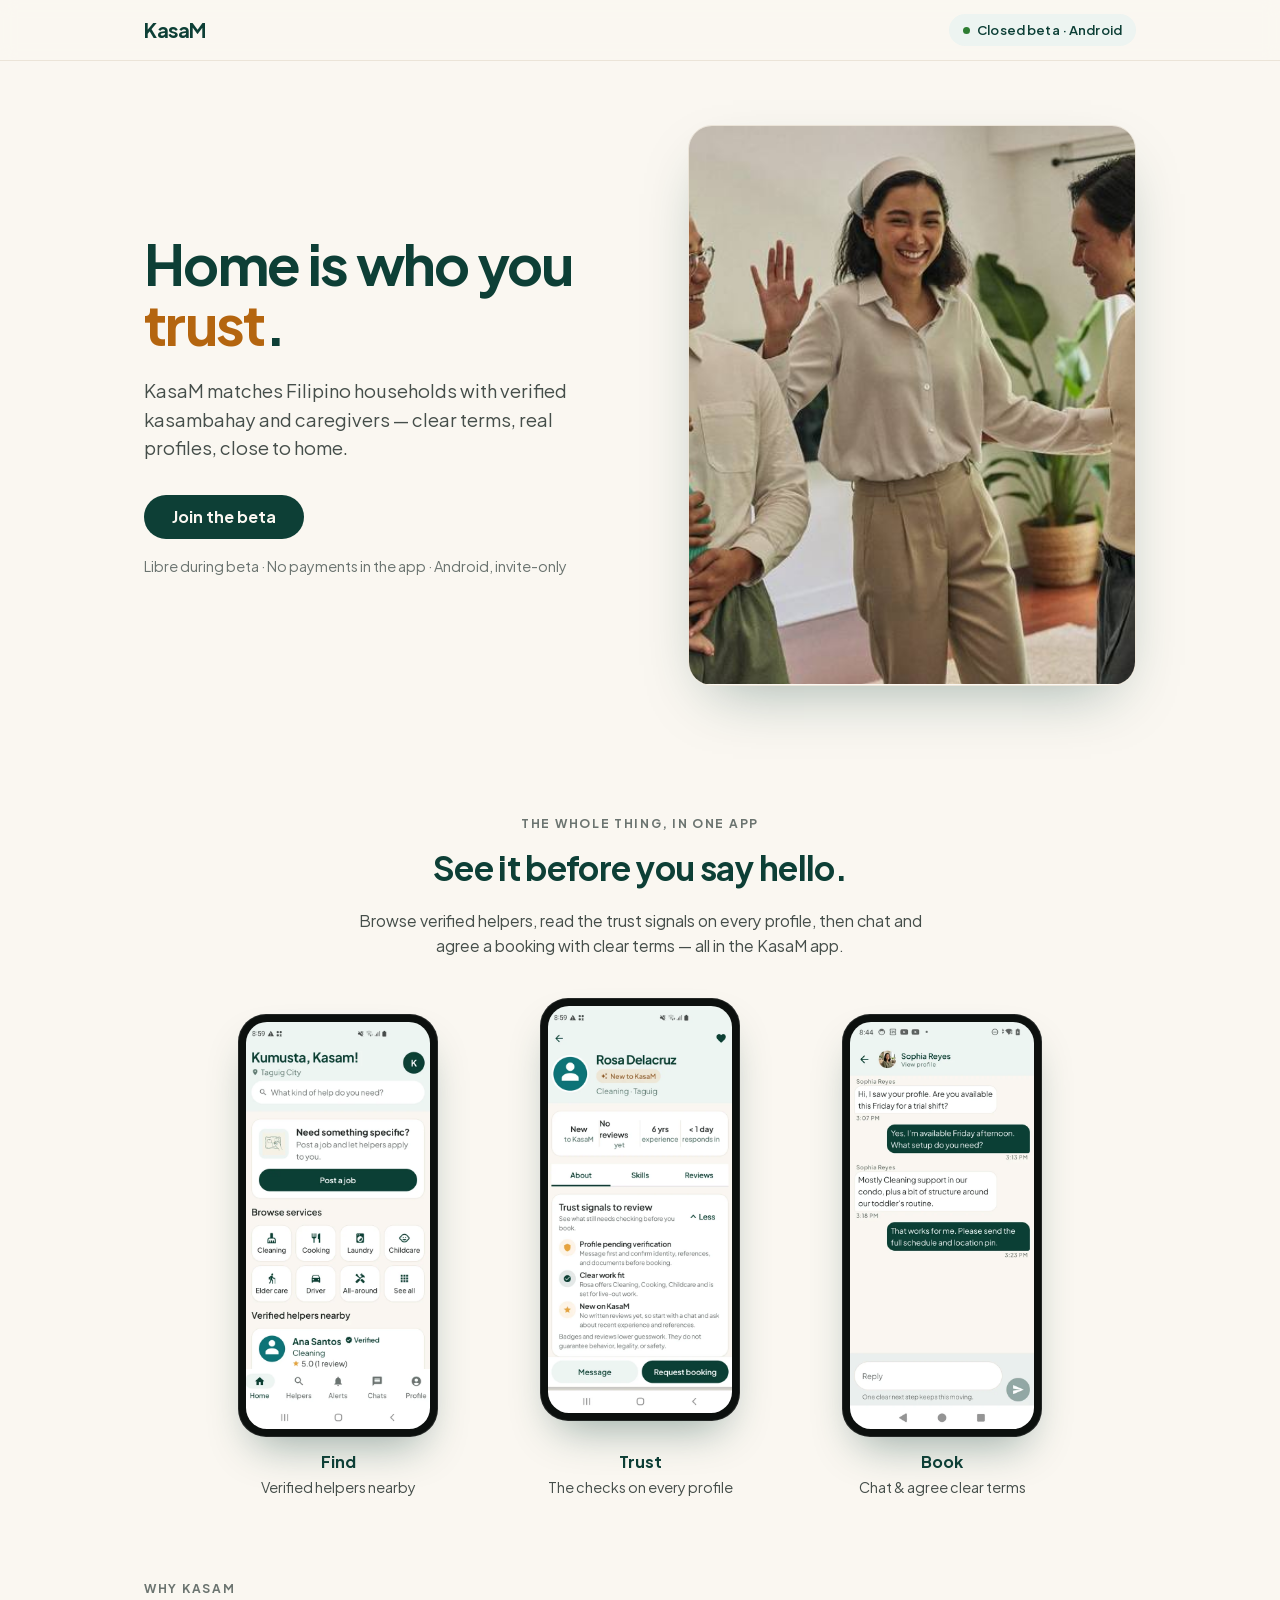
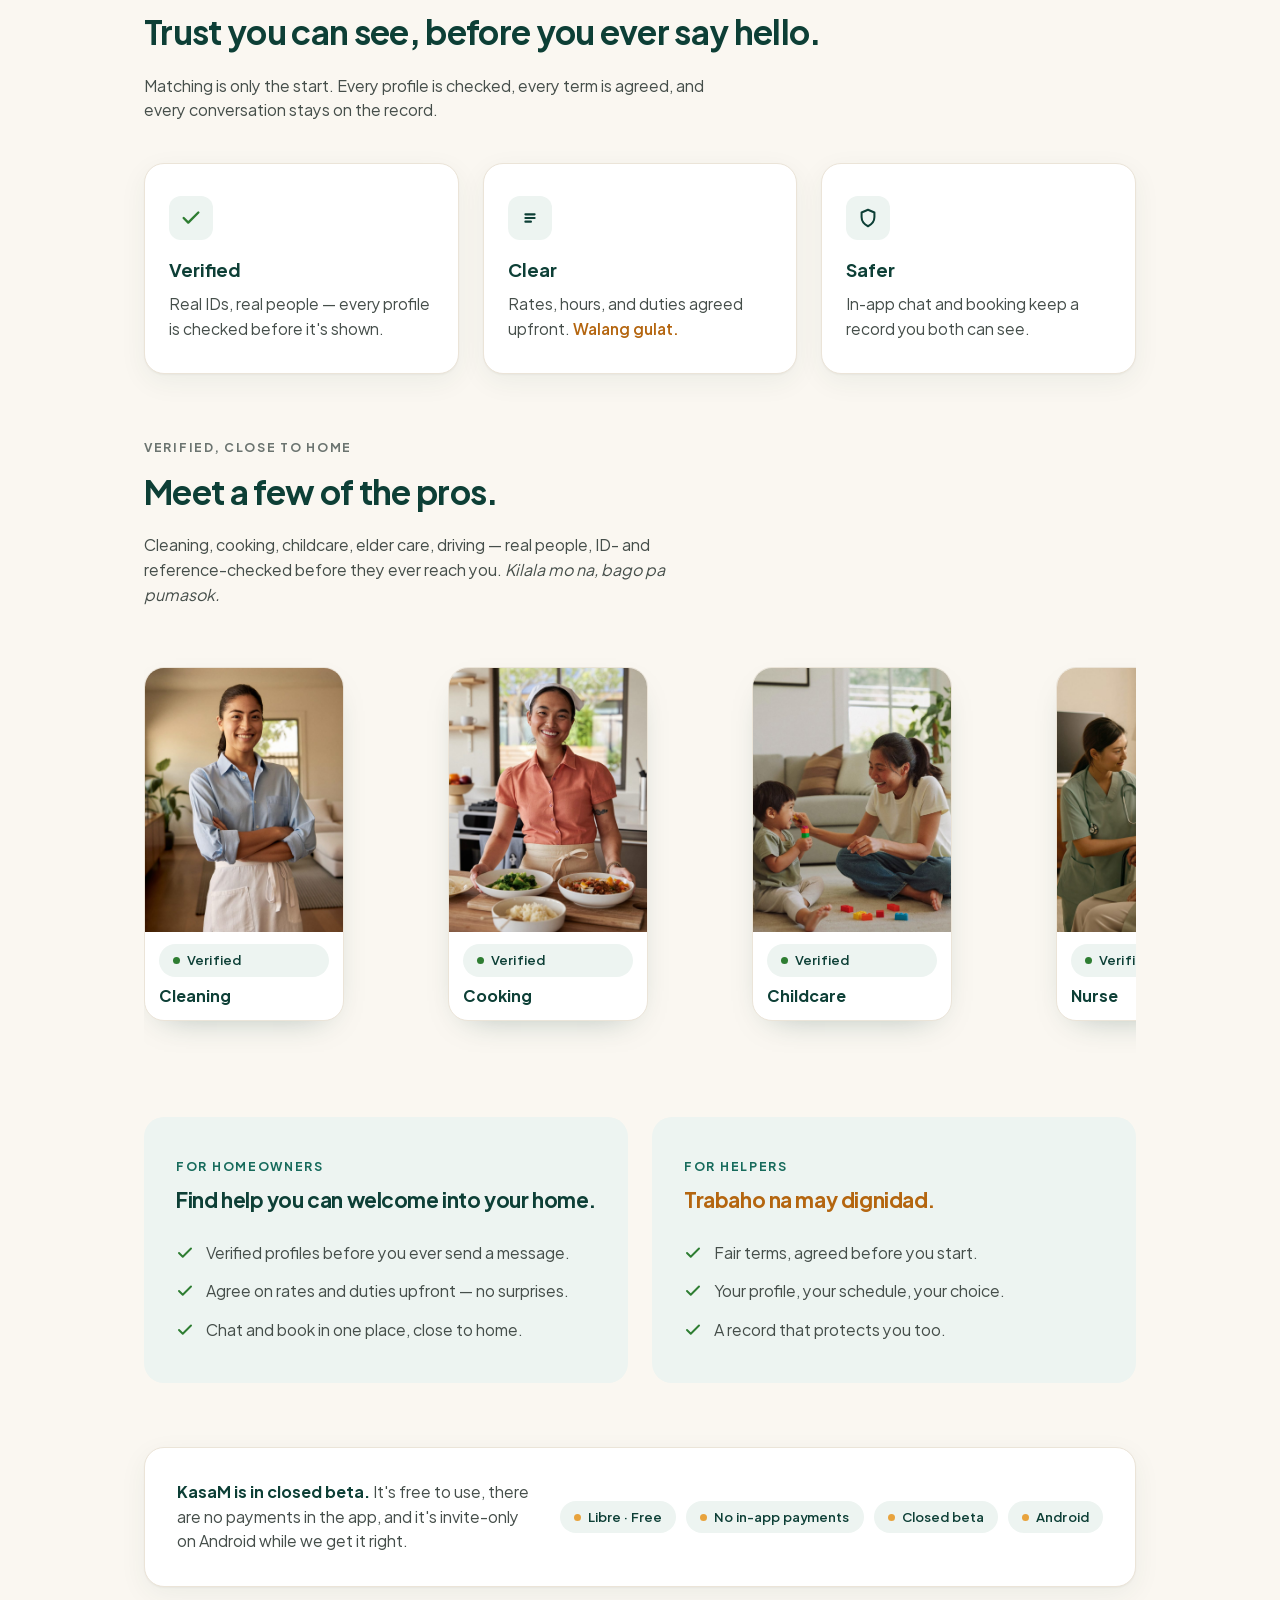
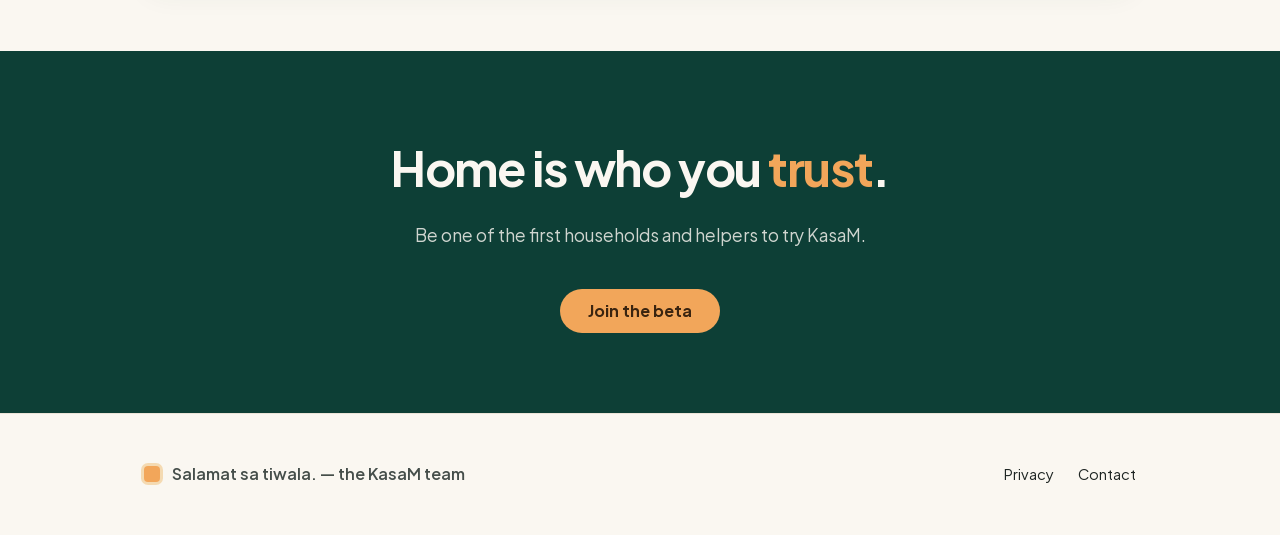
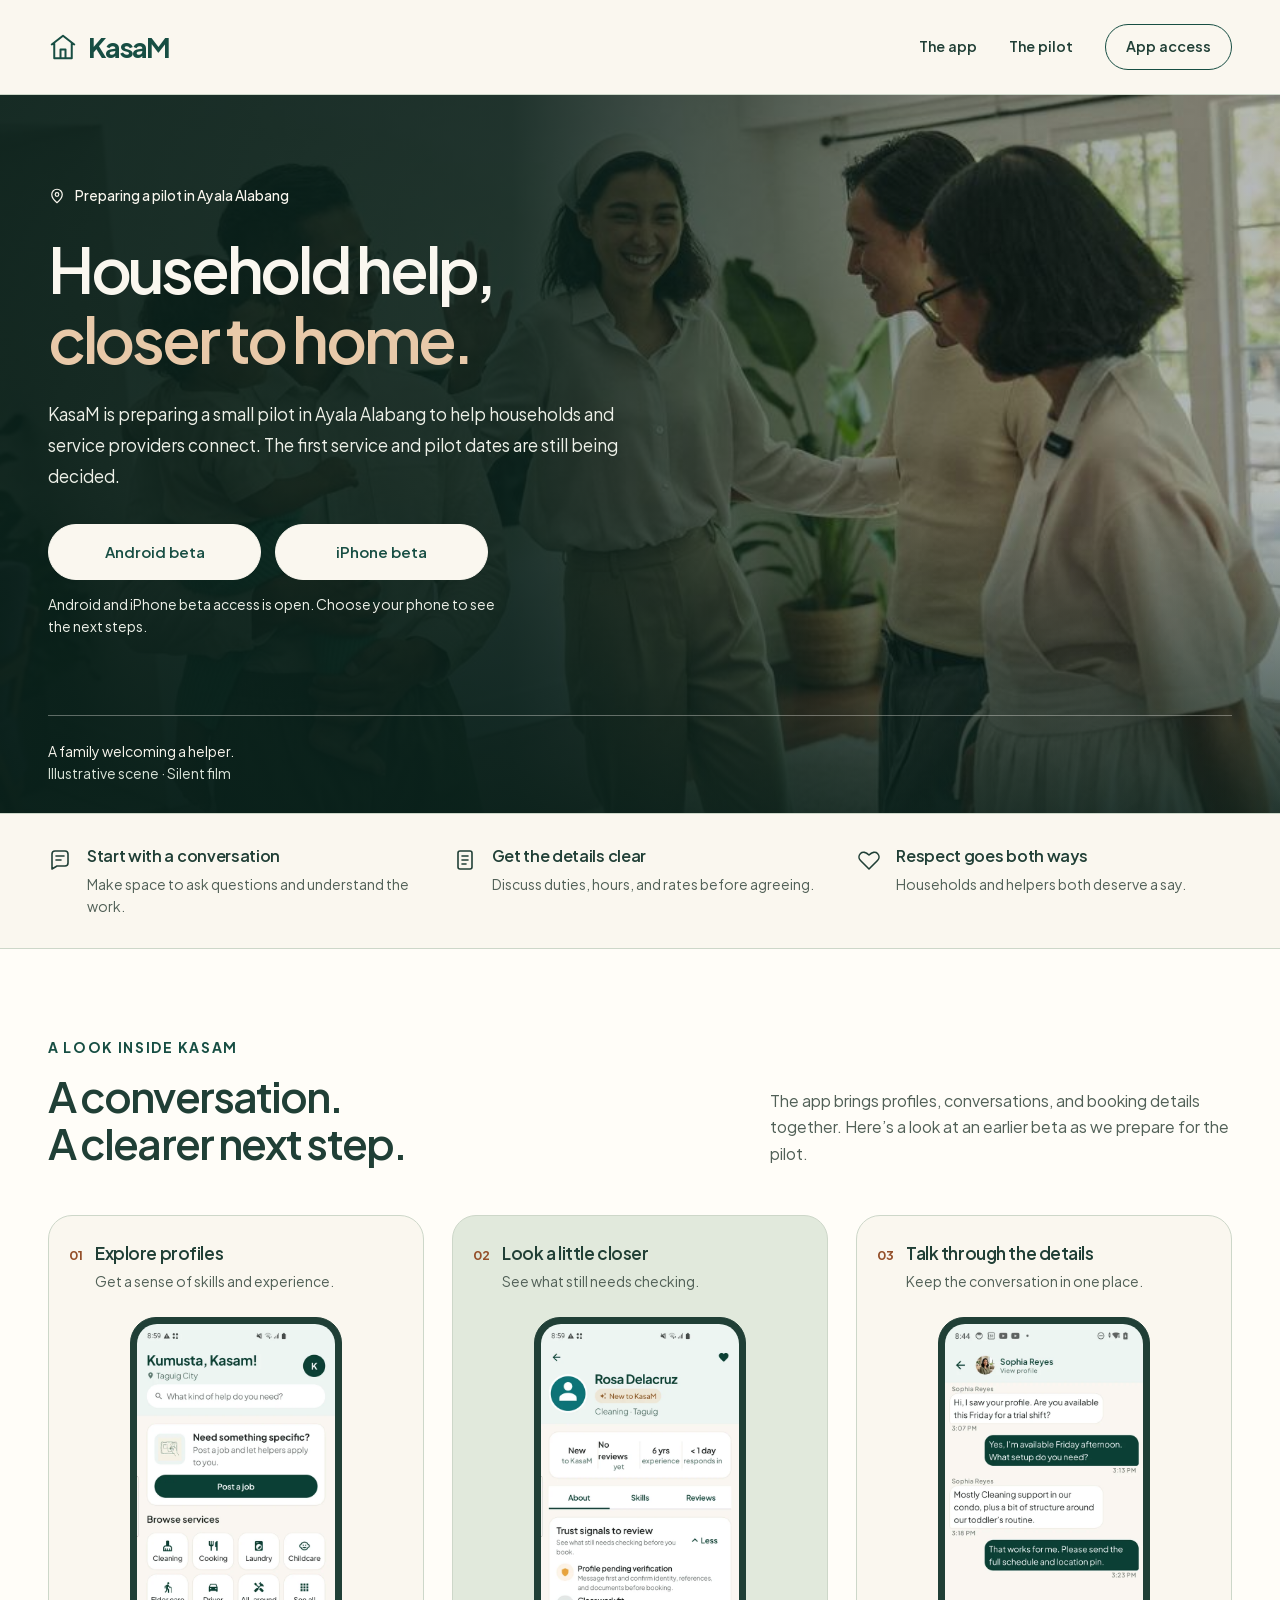
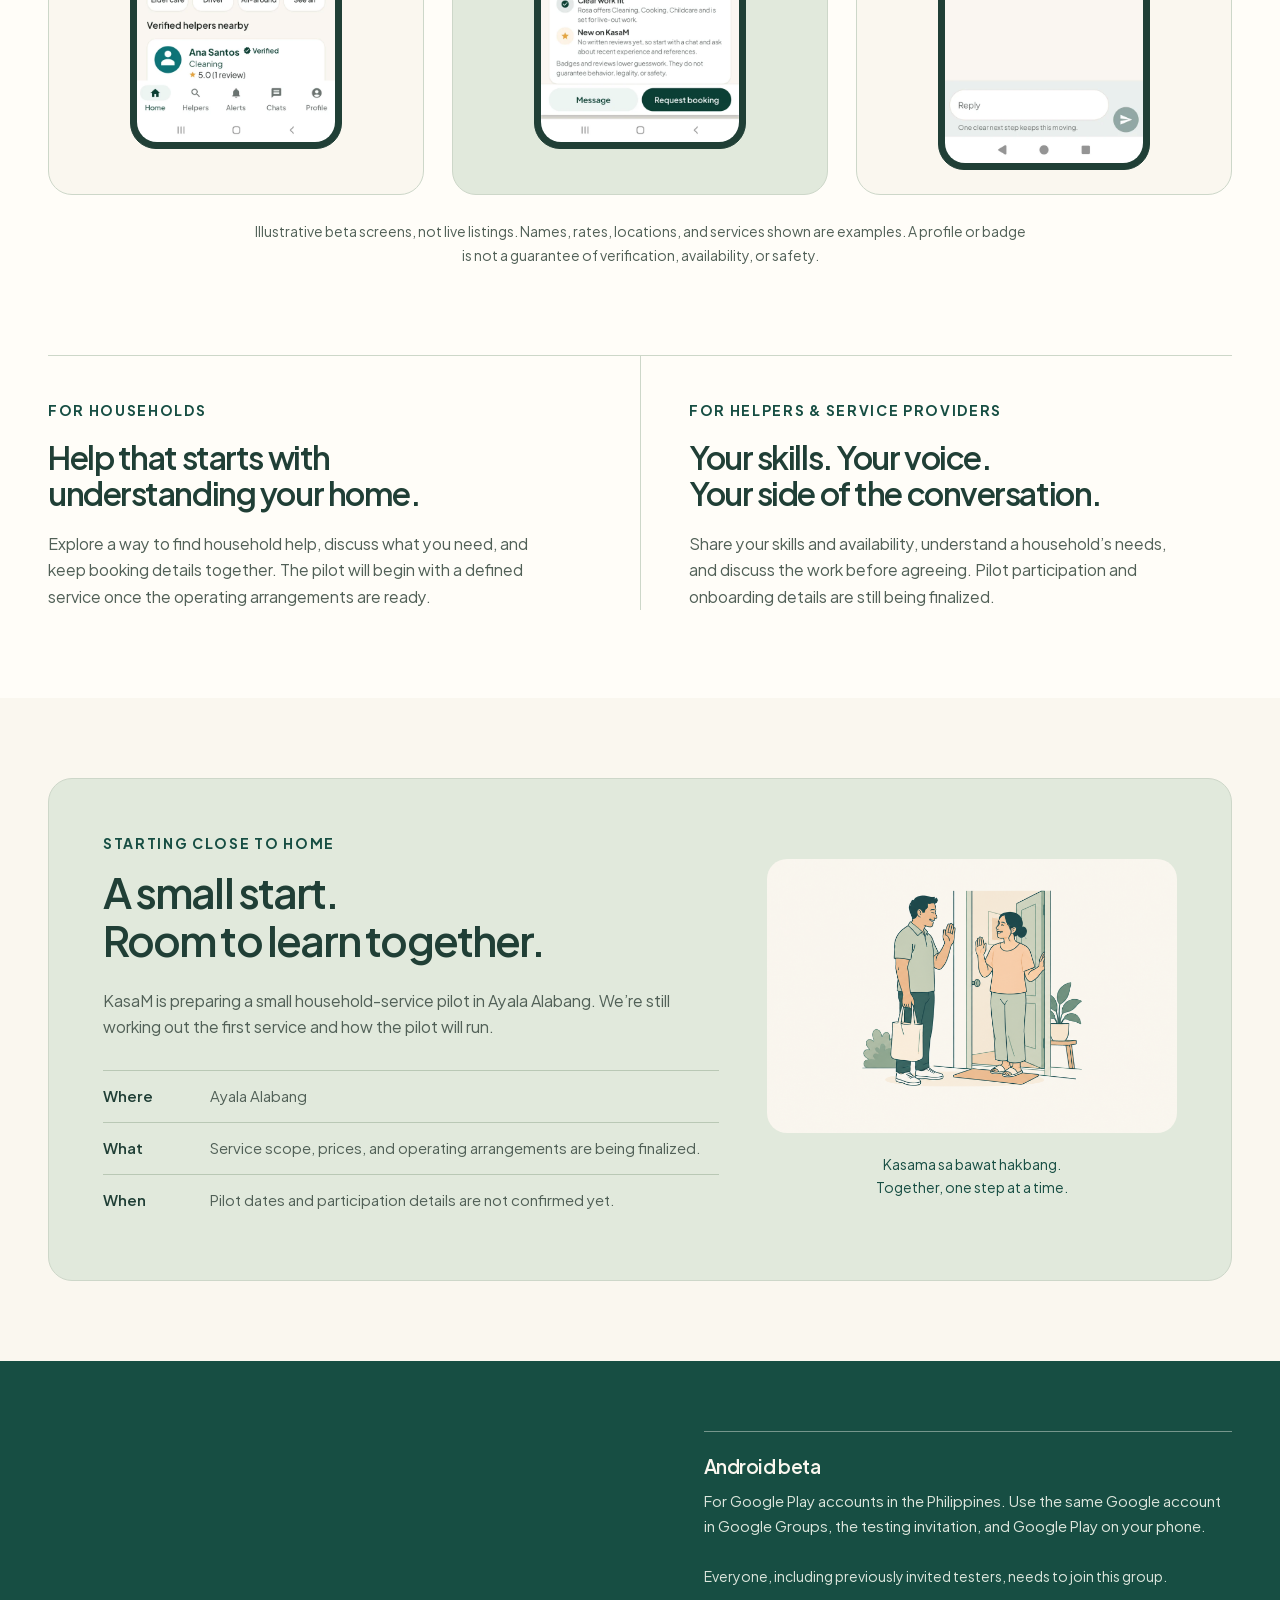
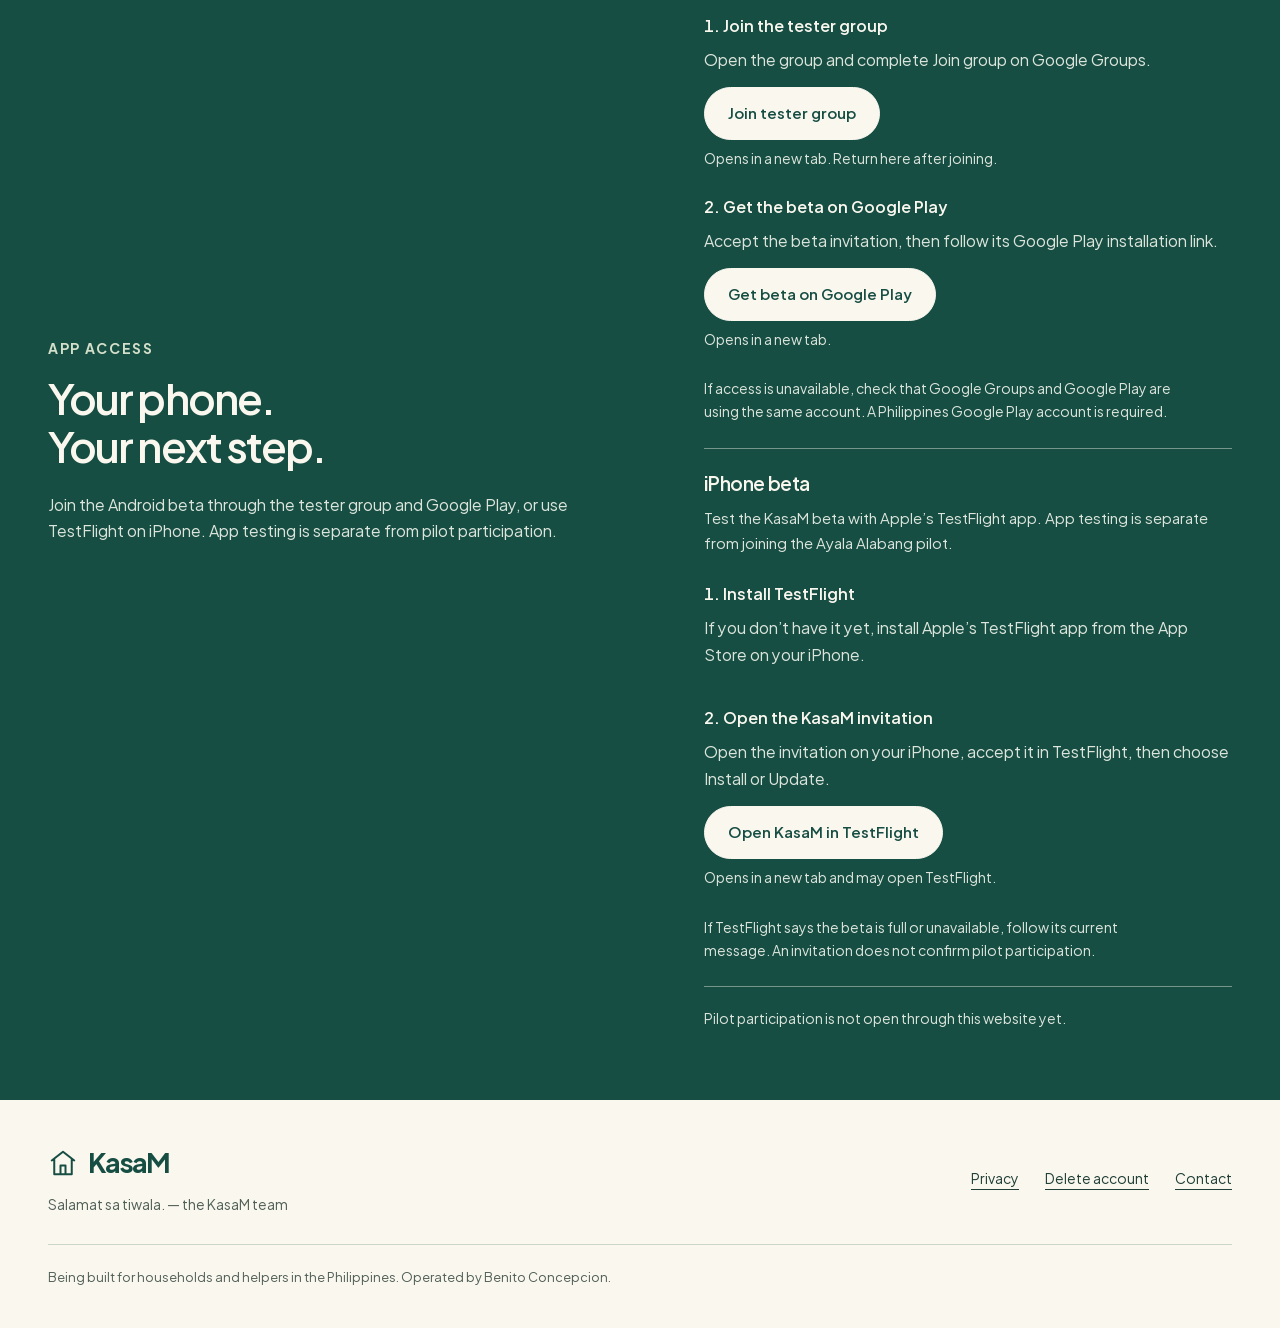
